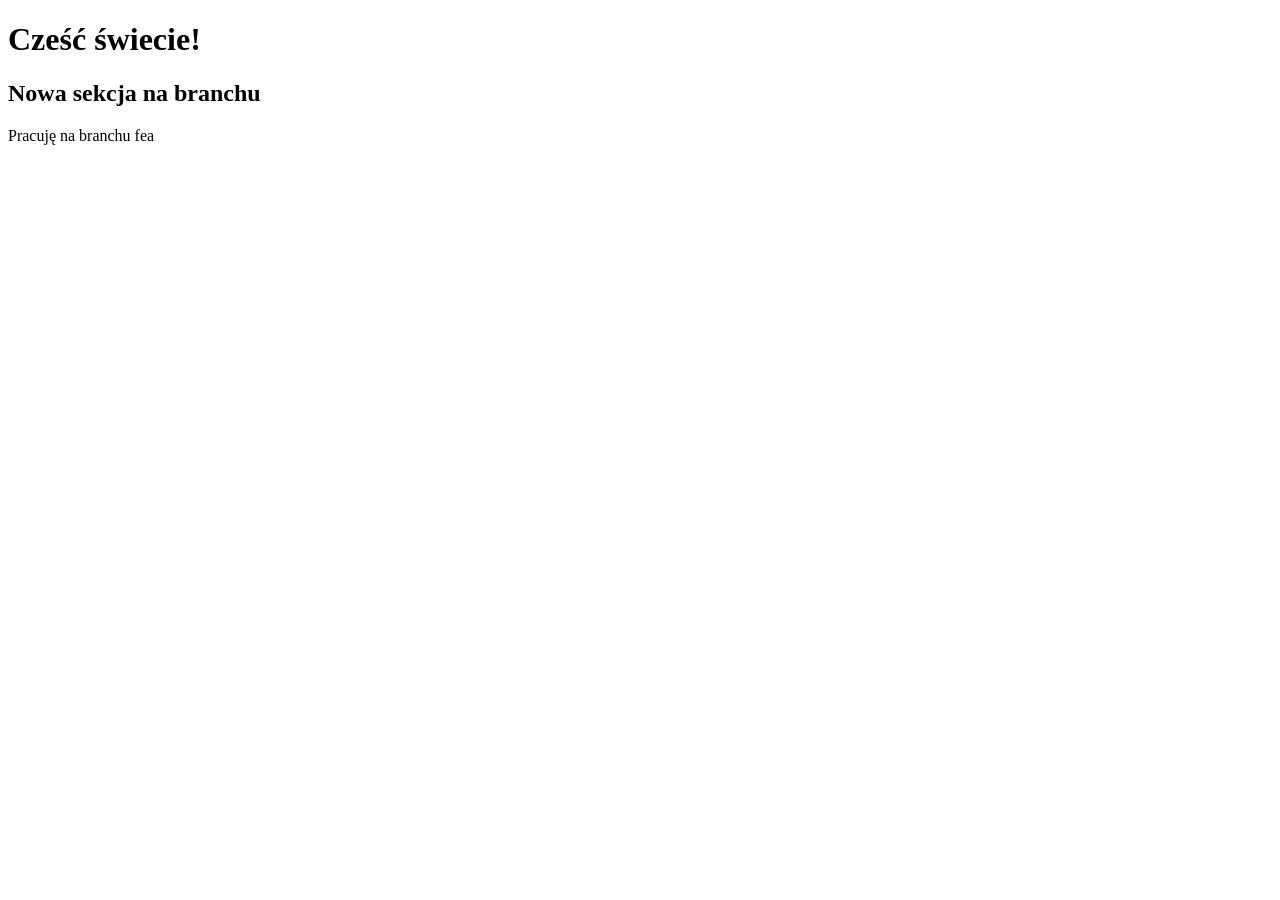
==== index.html @ 74460c85 "Add new section on feature branch" ====
<!DOCTYPE html>
<html lang="en">
<head>
    <meta charset="UTF-8">
    <meta name="viewport" content="width=device-width, initial-scale=1.0">
    <title>Moja strona</title>
</head>
<body>

     <h1>Cześć świecie!</h1>
     <h2>Nowa sekcja na branchu</h2>
<p>Pracuję na branchu fea</p>
</body>
</html>
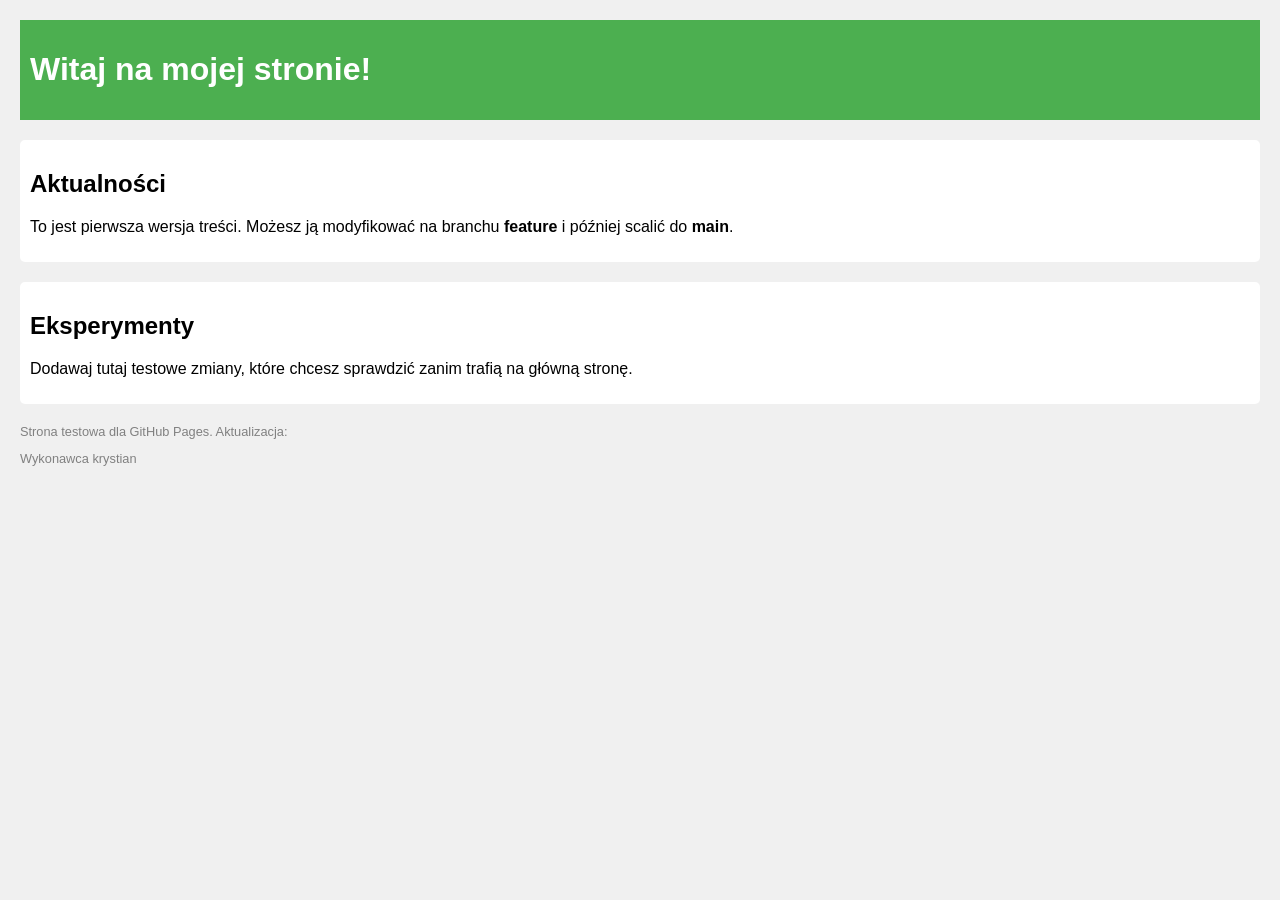
==== commit b1f1d8ad: "Aktualizacja strony z PRAKTYKI2" ====
--- a/index.html
+++ b/index.html
@@ -1,14 +1,37 @@
 <!DOCTYPE html>
-<html lang="en">
+<html lang="pl">
 <head>
     <meta charset="UTF-8">
     <meta name="viewport" content="width=device-width, initial-scale=1.0">
-    <title>Moja strona</title>
+    <title>Moja Strona Testowa</title>
+    <style>
+        body { font-family: Arial, sans-serif; margin: 20px; background-color: #f0f0f0; }
+        header { background-color: #4CAF50; color: white; padding: 10px; }
+        section { margin-top: 20px; padding: 10px; background-color: white; border-radius: 5px; }
+        footer { margin-top: 20px; font-size: 0.8em; color: gray; }
+    </style>
 </head>
 <body>
 
-     <h1>Cześć świecie!</h1>
-     <h2>Nowa sekcja na branchu</h2>
-<p>Pracuję na branchu fea</p>
+<header>
+    <h1>Witaj na mojej stronie!</h1>
+</header>
+
+<section>
+    <h2>Aktualności</h2>
+    <p>To jest pierwsza wersja treści. Możesz ją modyfikować na branchu <strong>feature</strong> i później scalić do <strong>main</strong>.</p>
+</section>
+
+<section>
+    <h2>Eksperymenty</h2>
+    <p>Dodawaj tutaj testowe zmiany, które chcesz sprawdzić zanim trafią na główną stronę.</p>
+</section>
+
+<footer>
+    <p>Strona testowa dla GitHub Pages. Aktualizacja: <span id="date"></span></p>
+    <p>Wykonawca krystian</p>
+</footer>
+
+
 </body>
-</html>
+</html>
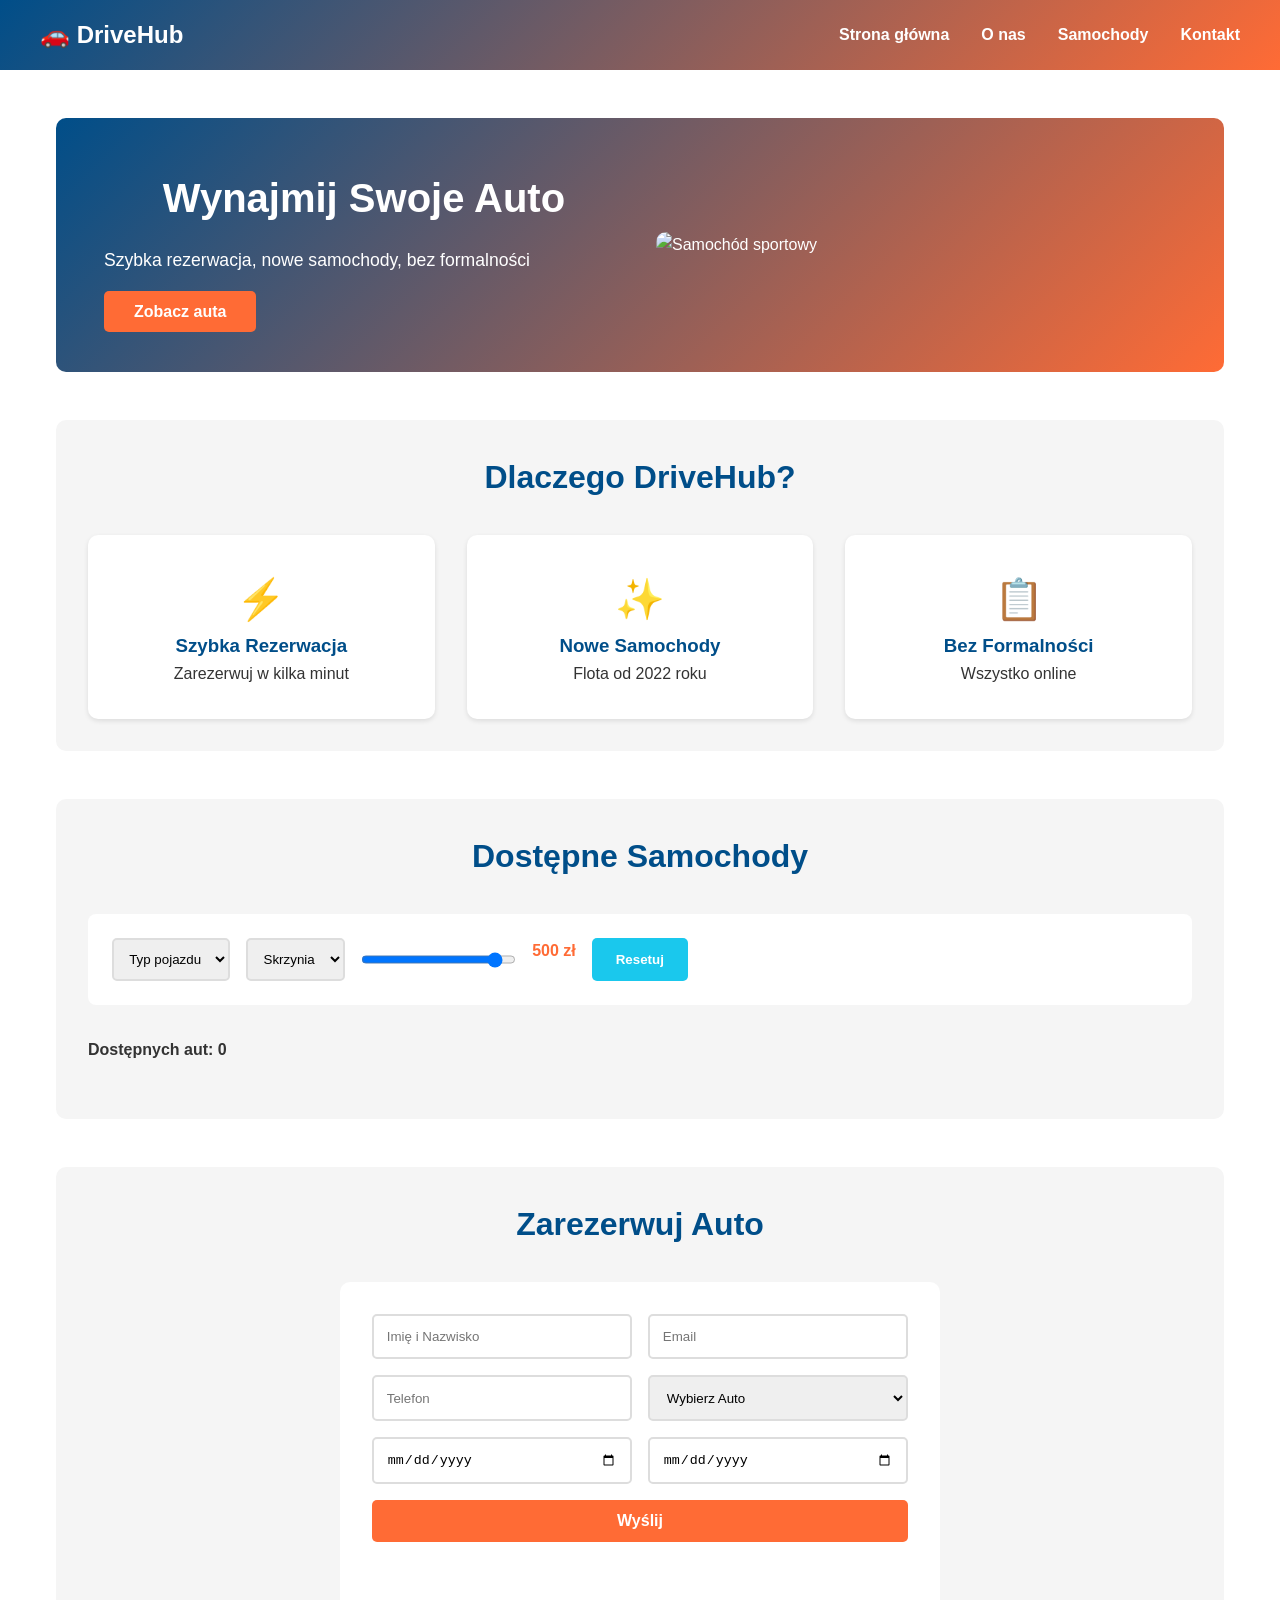
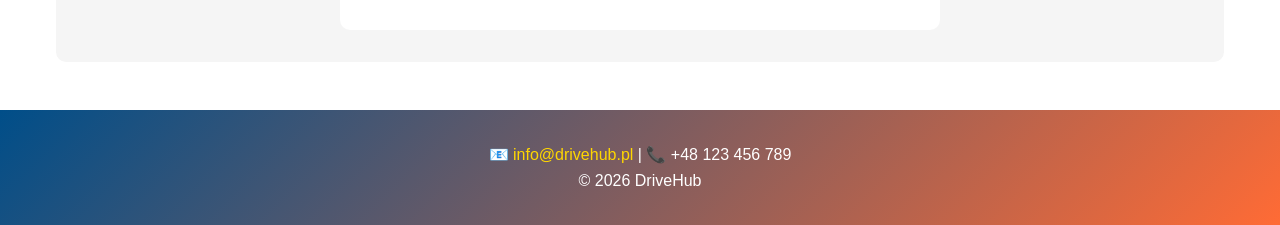
==== commit 9565afbe: "Opis zmian" ====
--- a/index.html
+++ b/index.html
@@ -3,35 +3,104 @@
 <head>
     <meta charset="UTF-8">
     <meta name="viewport" content="width=device-width, initial-scale=1.0">
-    <title>Moja Strona Testowa</title>
-    <style>
-        body { font-family: Arial, sans-serif; margin: 20px; background-color: #f0f0f0; }
-        header { background-color: #4CAF50; color: white; padding: 10px; }
-        section { margin-top: 20px; padding: 10px; background-color: white; border-radius: 5px; }
-        footer { margin-top: 20px; font-size: 0.8em; color: gray; }
-    </style>
+    <meta name="description" content="DriveHub - Wypożyczalnia samochodów">
+    <title>DriveHub - Wypożyczalnia Samochodów</title>
+    <link rel="stylesheet" href="style2.css">
 </head>
 <body>
 
-<header>
-    <h1>Witaj na mojej stronie!</h1>
-</header>
+    <header>
+        <nav>
+            <h1>🚗 DriveHub</h1>
+            <ul>
+                <li><a href="#baner">Strona główna</a></li>
+                <li><a href="#onas">O nas</a></li>
+                <li><a href="#samochody">Samochody</a></li>
+                <li><a href="#kontakt">Kontakt</a></li>
+            </ul>
+        </nav>
+    </header>
 
-<section>
-    <h2>Aktualności</h2>
-    <p>To jest pierwsza wersja treści. Możesz ją modyfikować na branchu <strong>feature</strong> i później scalić do <strong>main</strong>.</p>
-</section>
+    <main>
+        <section id="baner">
+            <div class="baner-box">
+                <div class="baner-tekst">
+                    <h2>Wynajmij Swoje Auto</h2>
+                    <p>Szybka rezerwacja, nowe samochody, bez formalności</p>
+                    <a href="#samochody" class="przycisk">Zobacz auta</a>
+                </div>
+                <img src="jaki-samochod-sportowy-warto-kupic.webp" alt="Samochód sportowy">
+            </div>
+        </section>
 
-<section>
-    <h2>Eksperymenty</h2>
-    <p>Dodawaj tutaj testowe zmiany, które chcesz sprawdzić zanim trafią na główną stronę.</p>
-</section>
 
-<footer>
-    <p>Strona testowa dla GitHub Pages. Aktualizacja: <span id="date"></span></p>
-    <p>Wykonawca krystian</p>
-</footer>
+        <section id="onas">
+            <h2>Dlaczego DriveHub?</h2>
+            <div class="zalety">
+                <div class="zaleta">
+                    <span class="ikona">⚡</span>
+                    <h3>Szybka Rezerwacja</h3>
+                    <p>Zarezerwuj w kilka minut</p>
+                </div>
+                <div class="zaleta">
+                    <span class="ikona">✨</span>
+                    <h3>Nowe Samochody</h3>
+                    <p>Flota od 2022 roku</p>
+                </div>
+                <div class="zaleta">
+                    <span class="ikona">📋</span>
+                    <h3>Bez Formalności</h3>
+                    <p>Wszystko online</p>
+                </div>
+            </div>
+        </section>
 
+
+        <section id="samochody">
+            <h2>Dostępne Samochody</h2>
+            <div class="filtry">
+                <select id="typ-filter">
+                    <option value="">Typ pojazdu</option>
+                </select>
+                <select id="skrzynia-filter">
+                    <option value="">Skrzynia</option>
+                </select>
+                <input type="range" id="cena-filter" min="0" max="500" value="600">
+                <span id="cena-tekst">500 zł</span>
+                <button id="resetuj-btn">Resetuj</button>
+            </div>
+
+            <p class="info-aut">Dostępnych aut: <strong id="licznik">0</strong></p>
+            <div id="kontener-aut" class="siatka-aut"></div>
+            <!-- java script wyszukuje dostepne auta -->
+        </section>
+
+
+
+        
+
+        <section id="kontakt">
+            <h2>Zarezerwuj Auto</h2>
+            <form id="formularz">
+                <input type="text" id="imie" placeholder="Imię i Nazwisko">
+                <input type="email" id="email" placeholder="Email">
+                <input type="tel" id="telefon" placeholder="Telefon">
+                <select id="wybor-auta">
+                    <option value="">Wybierz Auto</option>
+                </select>
+                <input type="date" id="data-od">
+                <input type="date" id="data-do">
+                <button type="submit" class="przycisk">Wyślij</button>
+                <p id="komunikat-formularz"></p>
+            </form>
+        </section>
+    </main>
+
+
+    <footer>
+        <p>📧 <a href="mailto:info@drivehub.pl">info@drivehub.pl</a> | 📞 +48 123 456 789</p>
+        <p>&copy; 2026 DriveHub</p>
+    </footer>
 
 </body>
 </html>
--- a/style2.css
+++ b/style2.css
@@ -0,0 +1,372 @@
+* {
+    margin: 0;
+    padding: 0;
+    box-sizing: border-box;
+}
+
+html {
+    scroll-behavior: smooth;
+}
+
+body {
+    font-family: Arial, sans-serif;
+    color: #333;
+    line-height: 1.6;
+}
+
+/* NAGŁÓWEK */
+header {
+    background: linear-gradient(135deg, #004E89, #FF6B35);
+    color: white;
+    padding: 1rem 2rem;
+    position: sticky;
+    top: 0;
+    z-index: 100;
+}
+
+nav {
+    max-width: 1200px;
+    margin: 0 auto;
+    display: flex;
+    justify-content: space-between;
+    align-items: center;
+}
+
+nav h1 {
+    font-size: 1.5rem;
+}
+
+nav ul {
+    display: flex;
+    list-style: none;
+    gap: 2rem;
+}
+
+nav a {
+    color: white;
+    text-decoration: none;
+    font-weight: bold;
+}
+
+nav a:hover {
+    color: #FFD700;
+}
+
+
+
+/* GŁÓWNE */
+main {
+    max-width: 1200px;
+    margin: 0 auto;
+    padding: 0 1rem;
+}
+
+section {
+    margin: 3rem 0;
+}
+
+h2 {
+    text-align: center;
+    font-size: 2rem;
+    color: #004E89;
+    margin-bottom: 2rem;
+}
+
+.przycisk {
+    padding: 12px 30px;
+    background: #FF6B35;
+    color: white;
+    border: none;
+    border-radius: 5px;
+    text-decoration: none;
+    font-weight: bold;
+    cursor: pointer;
+    transition: 0.3s;
+}
+
+.przycisk:hover {
+    background: #E55A2B;
+}
+
+
+
+/* BANER */
+#baner {
+    background: linear-gradient(135deg, #004E89, #FF6B35);
+    color: white;
+    padding: 3rem;
+    border-radius: 10px;
+}
+
+.baner-box {
+    display: grid;
+    grid-template-columns: 1fr 1fr;
+    gap: 2rem;
+    align-items: center;
+}
+
+.baner-tekst h2 {
+    color: white;
+    font-size: 2.5rem;
+    margin-bottom: 1rem;
+}
+
+.baner-tekst p {
+    font-size: 1.1rem;
+    margin-bottom: 1.5rem;
+}
+
+.baner-box img {
+    width: 100%;
+    border-radius: 10px;
+}
+
+
+
+
+/* O NAS */
+#onas {
+    background: #f5f5f5;
+    padding: 2rem;
+    border-radius: 10px;
+}
+
+.zalety {
+    display: grid;
+    grid-template-columns: repeat(3, 1fr);
+    gap: 2rem;
+}
+
+.zaleta {
+    background: white;
+    padding: 2rem;
+    border-radius: 10px;
+    text-align: center;
+    box-shadow: 0 2px 5px rgba(0,0,0,0.1);
+}
+
+.zaleta:hover {
+    transform: translateY(-5px);
+}
+
+.ikona {
+    font-size: 2.5rem;
+    margin-bottom: 1rem;
+}
+
+.zaleta h3 {
+    color: #004E89;
+}
+
+
+
+
+
+/* SAMOCHODY */
+#samochody {
+    background: #f5f5f5;
+    padding: 2rem;
+    border-radius: 10px;
+}
+
+.filtry {
+    display: flex;
+    gap: 1rem;
+    margin-bottom: 2rem;
+    flex-wrap: wrap;
+    background: white;
+    padding: 1.5rem;
+    border-radius: 8px;
+}
+
+.filtry select,
+.filtry input {
+    padding: 0.7rem;
+    border: 2px solid #ddd;
+    border-radius: 5px;
+}
+
+.filtry select:focus,
+.filtry input:focus {
+    border-color: #FF6B35;
+    outline: none;
+}
+
+#cena-tekst {
+    font-weight: bold;
+    color: #FF6B35;
+}
+
+#resetuj-btn {
+    padding: 0.7rem 1.5rem;
+    background: #1AC8ED;
+    color: white;
+    border: none;
+    border-radius: 5px;
+    cursor: pointer;
+    font-weight: bold;
+}
+
+#resetuj-btn:hover {
+    background: #18B5D1;
+}
+
+.info-aut {
+    font-weight: bold;
+    margin-bottom: 1.5rem;
+}
+
+.siatka-aut {
+    display: grid;
+    grid-template-columns: repeat(auto-fill, minmax(280px, 1fr));
+    gap: 2rem;
+}
+
+.karta-auta {
+    background: white;
+    border-radius: 10px;
+    overflow: hidden;
+    box-shadow: 0 2px 5px rgba(0,0,0,0.1);
+}
+
+.karta-auta:hover {
+    transform: translateY(-5px);
+    box-shadow: 0 5px 15px rgba(0,0,0,0.2);
+}
+
+.karta-auta img {
+    width: 100%;
+    height: 200px;
+    object-fit: cover;
+}
+
+.info-auta {
+    padding: 1.5rem;
+}
+
+.info-auta h3 {
+    color: #004E89;
+    margin-bottom: 0.3rem;
+}
+
+.typ-auta {
+    color: #FF6B35;
+    font-weight: bold;
+    font-size: 0.9rem;
+    margin-bottom: 1rem;
+}
+
+.szczegoly-auta {
+    background: #f9f9f9;
+    padding: 0.8rem;
+    border-radius: 5px;
+    margin-bottom: 1rem;
+    font-size: 0.85rem;
+    display: grid;
+    grid-template-columns: 1fr 1fr;
+    gap: 0.5rem;
+}
+
+.cena-auta {
+    font-size: 1.5rem;
+    font-weight: bold;
+    color: #FF6B35;
+    text-align: center;
+    margin-bottom: 1rem;
+}
+
+.przyciski-auta {
+    display: flex;
+    gap: 0.5rem;
+}
+
+.przyciski-auta button {
+    flex: 1;
+    padding: 8px;
+    background: #FF6B35;
+    color: white;
+    border: none;
+    border-radius: 5px;
+    cursor: pointer;
+    font-weight: bold;
+}
+
+.przyciski-auta button:hover {
+    background: #E55A2B;
+}
+
+
+
+
+/* FORMULARZ */
+#kontakt {
+    background: #f5f5f5;
+    padding: 2rem;
+    border-radius: 10px;
+}
+
+form {
+    max-width: 600px;
+    margin: 0 auto;
+    background: white;
+    padding: 2rem;
+    border-radius: 10px;
+    display: grid;
+    grid-template-columns: 1fr 1fr;
+    gap: 1rem;
+}
+
+form input,
+form select {
+    padding: 0.8rem;
+    border: 2px solid #ddd;
+    border-radius: 5px;
+}
+
+form input:focus,
+form select:focus {
+    border-color: #FF6B35;
+    outline: none;
+}
+
+form button {
+    grid-column: 1 / -1;
+    padding: 12px;
+    font-size: 1rem;
+}
+
+#komunikat-formularz {
+    grid-column: 1 / -1;
+    text-align: center;
+    margin-top: 1rem;
+    font-weight: bold;
+    min-height: 1.5rem;
+}
+
+#komunikat-formularz.sukces {
+    color: #27AE60;
+}
+
+#komunikat-formularz.blad {
+    color: #E74C3C;
+}
+
+
+
+
+
+/* STOPKA */
+footer {
+    background: linear-gradient(135deg, #004E89, #FF6B35);
+    color: white;
+    text-align: center;
+    padding: 2rem;
+    margin-top: 3rem;
+}
+
+footer a {
+    color: #FFD700;
+    text-decoration: none;
+}
+
+
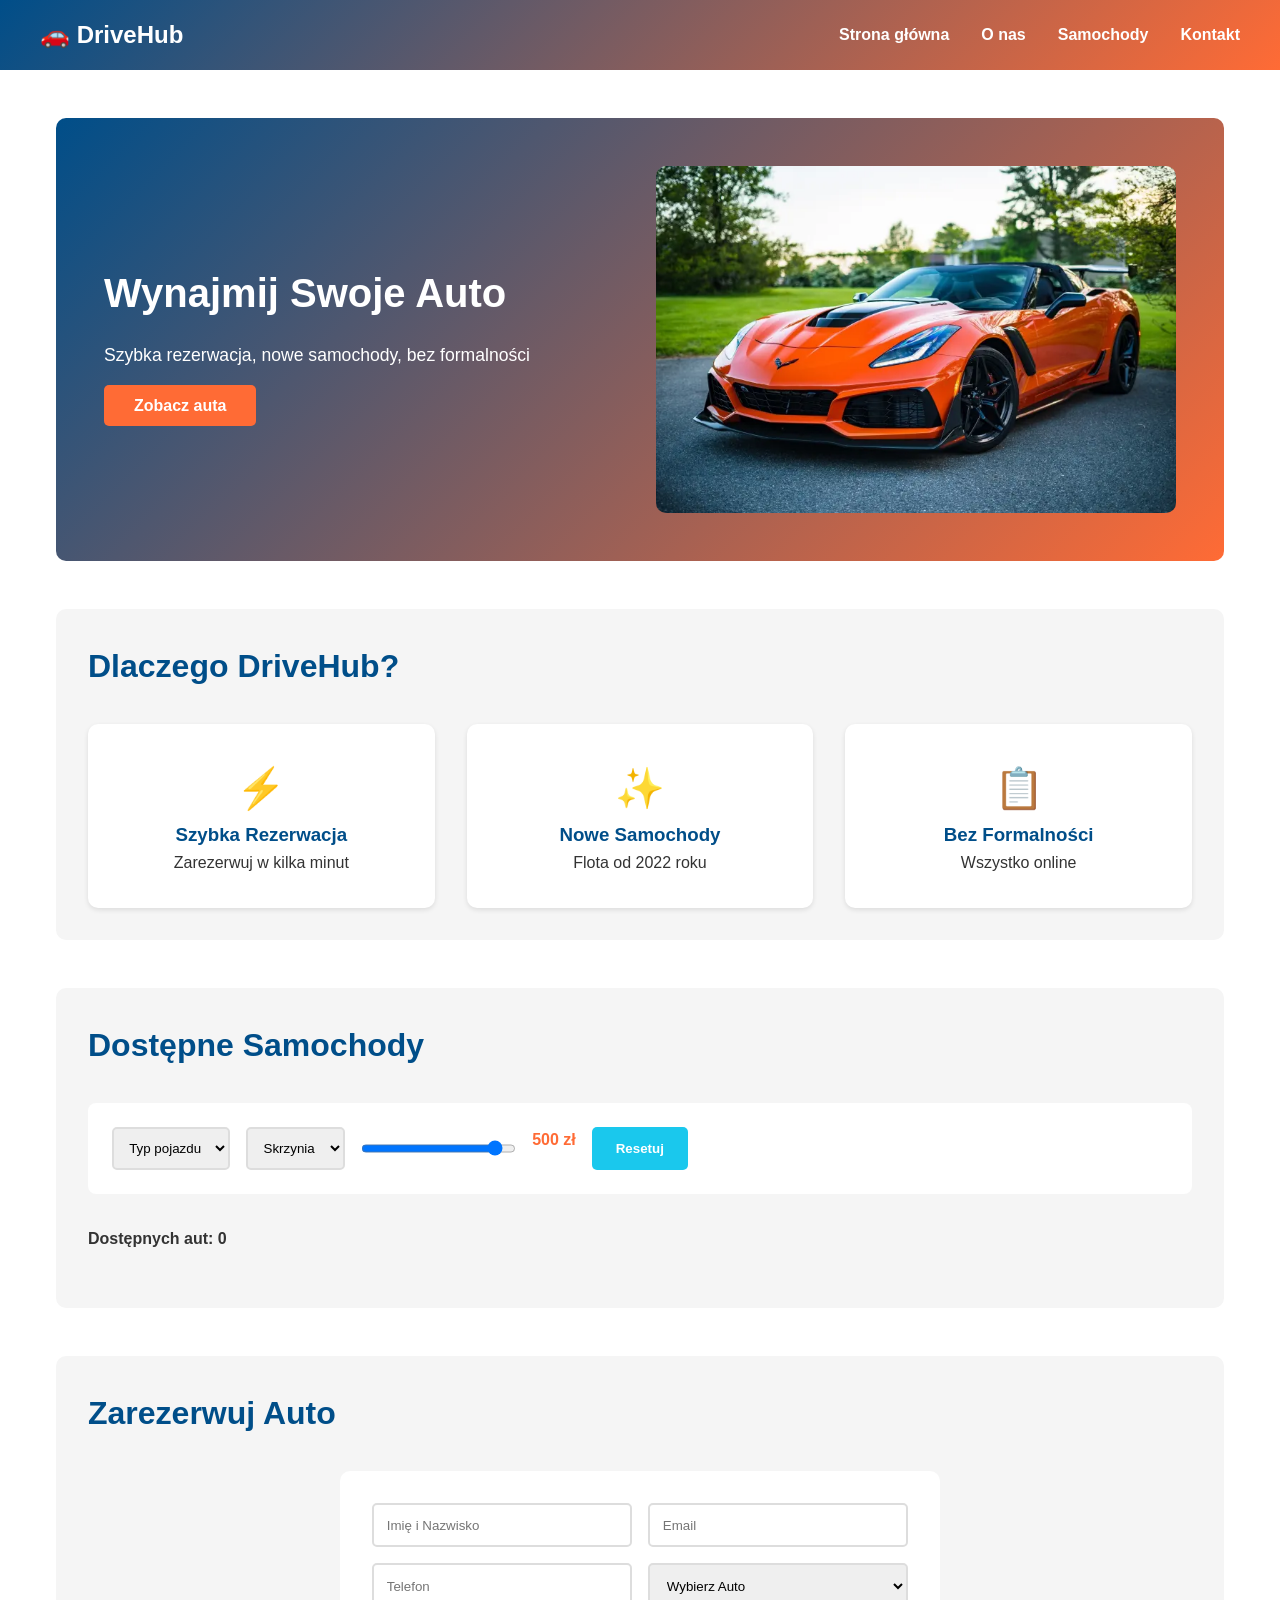
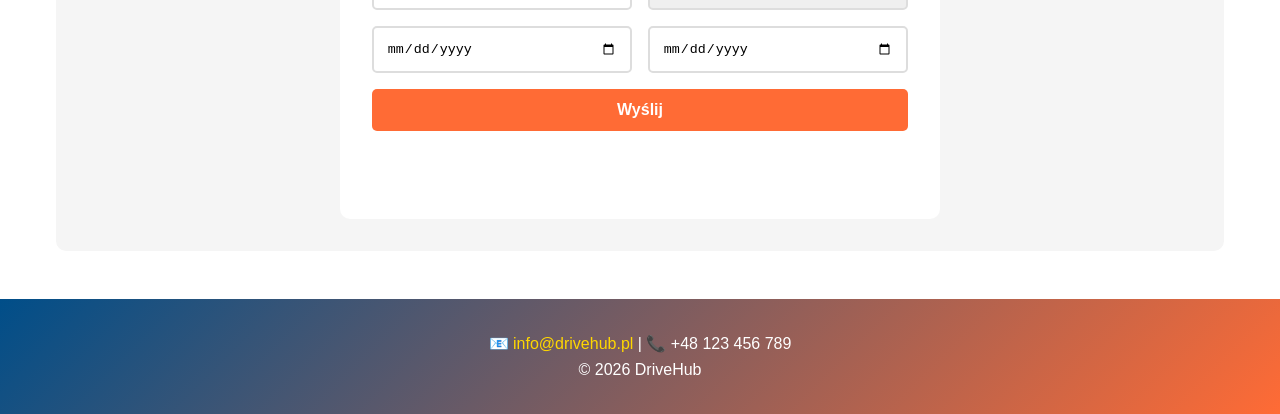
==== commit 974ffa3c: "Add .nojekyll and update index.html for GitHub Pages" ====
--- a/index.html
+++ b/index.html
@@ -29,7 +29,7 @@
                     <p>Szybka rezerwacja, nowe samochody, bez formalności</p>
                     <a href="#samochody" class="przycisk">Zobacz auta</a>
                 </div>
-                <img src="jaki-samochod-sportowy-warto-kupic.webp" alt="Samochód sportowy">
+               <img src="jaki-samochod-sportowy-warto-kupic.webp" alt="Samochód">
             </div>
         </section>
 
--- a/style2.css
+++ b/style2.css
@@ -54,7 +54,7 @@
 
 
 
-/* GŁÓWNE */
+
 main {
     max-width: 1200px;
     margin: 0 auto;
@@ -66,7 +66,6 @@
 }
 
 h2 {
-    text-align: center;
     font-size: 2rem;
     color: #004E89;
     margin-bottom: 2rem;
@@ -90,7 +89,7 @@
 
 
 
-/* BANER */
+
 #baner {
     background: linear-gradient(135deg, #004E89, #FF6B35);
     color: white;
@@ -124,7 +123,6 @@
 
 
 
-/* O NAS */
 #onas {
     background: #f5f5f5;
     padding: 2rem;
@@ -162,7 +160,6 @@
 
 
 
-/* SAMOCHODY */
 #samochody {
     background: #f5f5f5;
     padding: 2rem;
@@ -298,7 +295,7 @@
 
 
 
-/* FORMULARZ */
+
 #kontakt {
     background: #f5f5f5;
     padding: 2rem;
@@ -353,9 +350,6 @@
 
 
 
-
-
-/* STOPKA */
 footer {
     background: linear-gradient(135deg, #004E89, #FF6B35);
     color: white;
